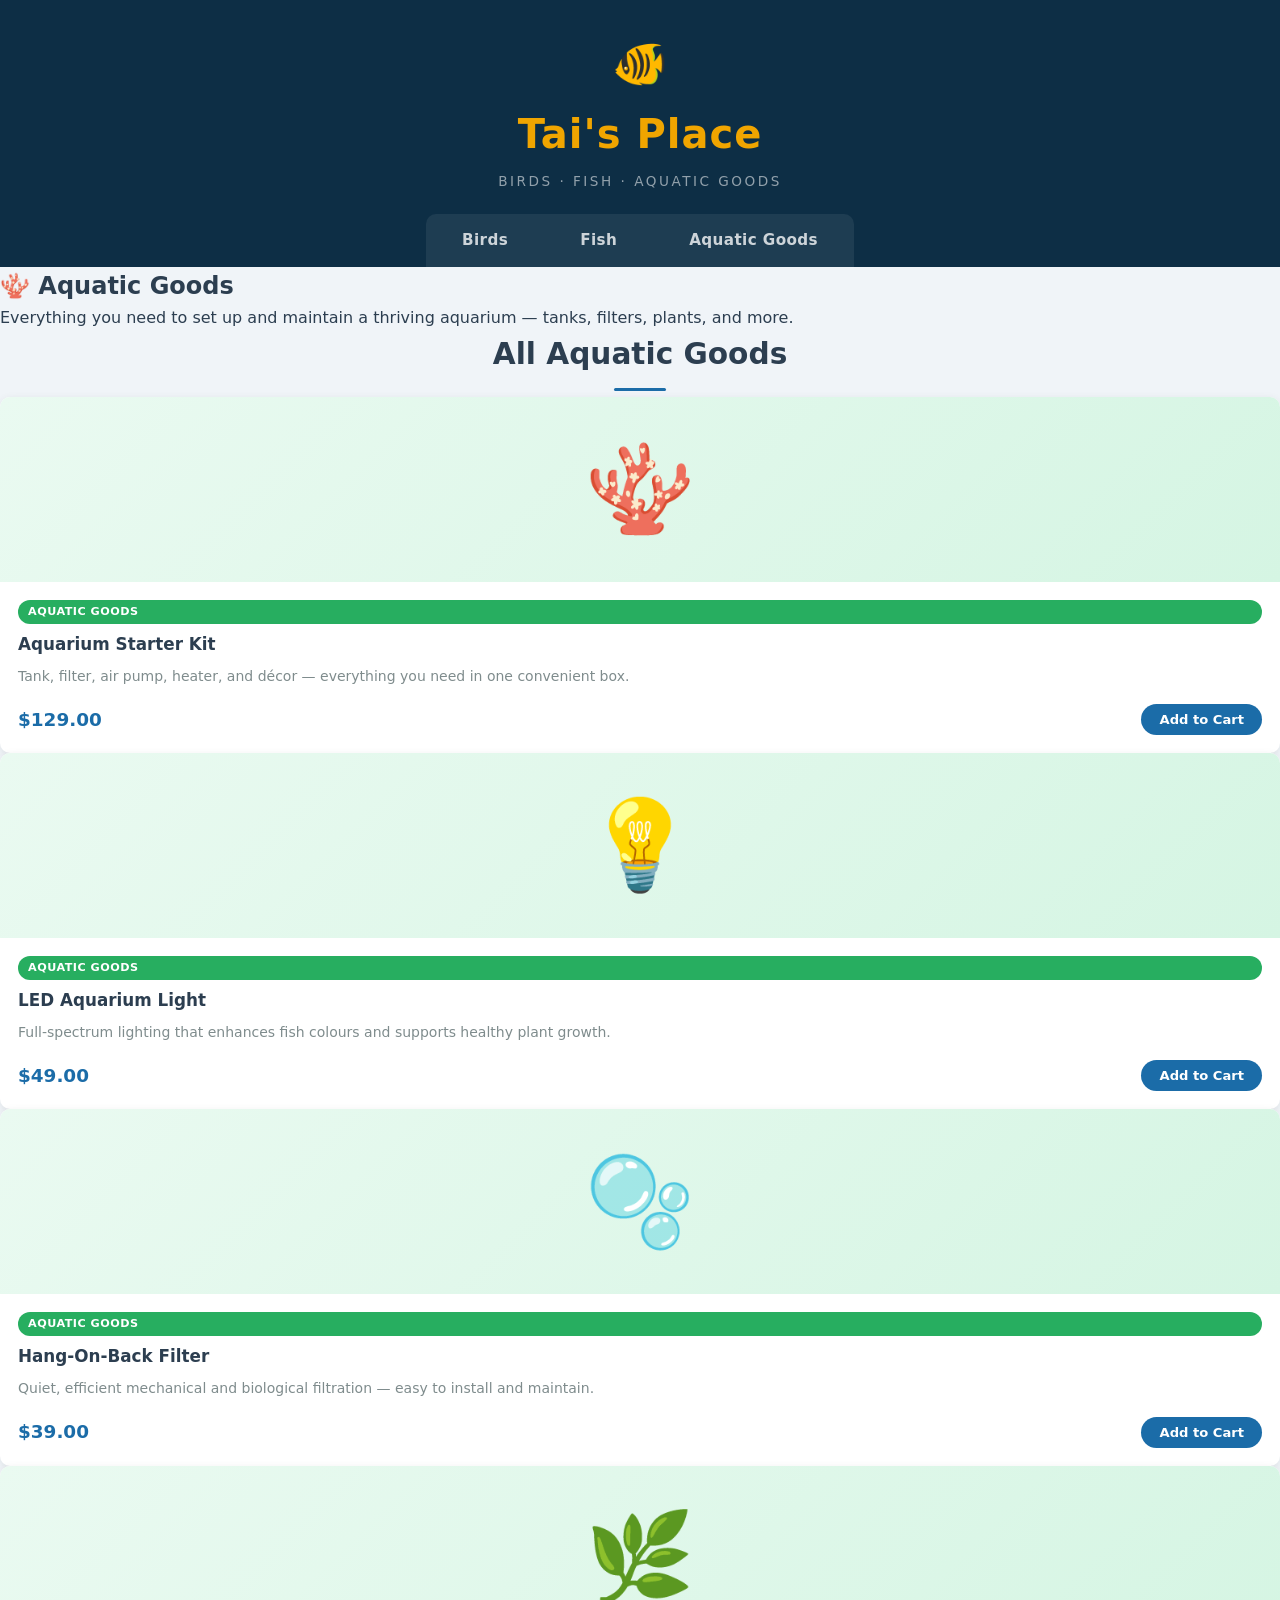
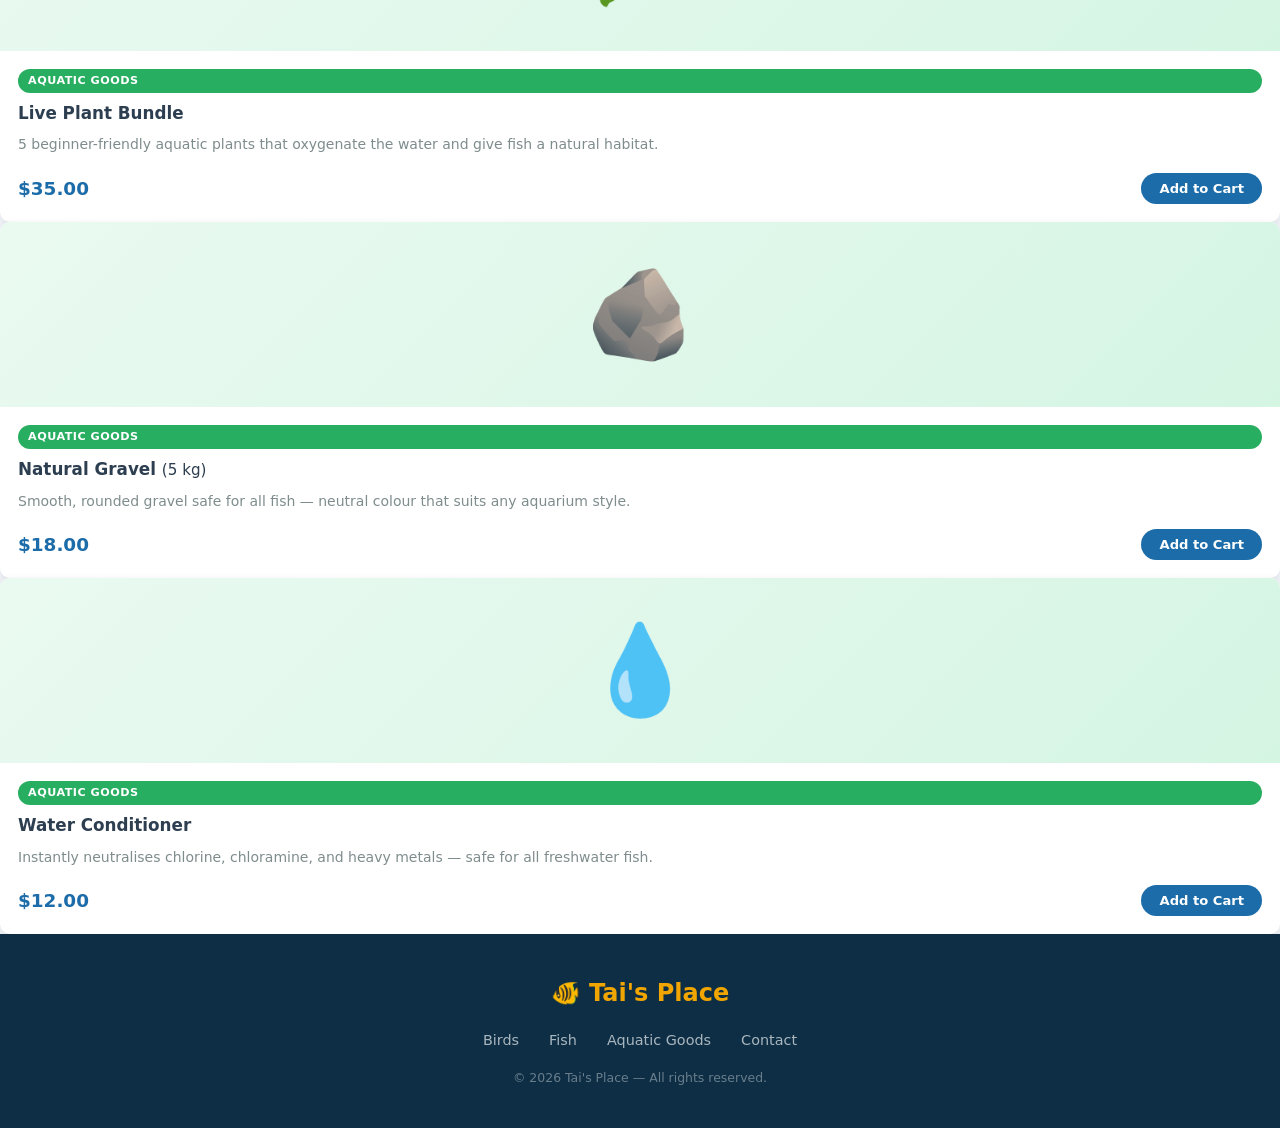
==== aquatic-goods.html @ 825ce38e "Added pages" ====
<!DOCTYPE html>
<html lang="en">
<head>
  <meta charset="UTF-8" />
  <meta name="viewport" content="width=device-width, initial-scale=1.0" />
  <title>Aquatic Goods | Tai's Place</title>
  <link rel="stylesheet" href="style.css" />
</head>
<body>

  <!-- ============================================================
       HEADER  (shared across all pages)
  ============================================================ -->
  <header class="site-header">

    <!-- Logo — clicking returns to home page -->
    <a href="index.html" class="logo-link">
      <div class="logo">
        <span class="logo-icon">🐠</span>
        <h1>Tai's Place</h1>
        <p class="tagline">Birds · Fish · Aquatic Goods</p>
      </div>
    </a>

    <!-- Nav: aria-current="page" marks the active link -->
    <nav class="main-nav" aria-label="Main navigation">
      <ul>
        <li><a href="birds.html"         class="nav-link">Birds</a></li>
        <li><a href="fish.html"          class="nav-link">Fish</a></li>
        <li><a href="aquatic-goods.html" class="nav-link" aria-current="page">Aquatic Goods</a></li>
      </ul>
    </nav>

  </header>

  <!-- ============================================================
       PAGE HERO  (green / nature theme for aquatic goods)
  ============================================================ -->
  <section class="page-hero aquatic-hero">
    <h2>🪸 Aquatic Goods</h2>
    <p>Everything you need to set up and maintain a thriving aquarium — tanks, filters, plants, and more.</p>
  </section>

  <!-- ============================================================
       PRODUCTS GRID  (3 × 2 = 6 products)
  ============================================================ -->
  <main>
    <section class="products-section">
      <h2 class="section-title">All Aquatic Goods</h2>

      <div class="products-grid">

        <!-- Card 1 -->
        <article class="product-card">
          <div class="card-image aquatic-bg">🪸</div>
          <div class="card-body">
            <span class="badge badge-aquatic">Aquatic Goods</span>
            <h3>Aquarium Starter Kit</h3>
            <p>Tank, filter, air pump, heater, and décor — everything you need in one convenient box.</p>
            <div class="card-footer">
              <span class="price">$129.00</span>
              <button class="btn-cart">Add to Cart</button>
            </div>
          </div>
        </article>

        <!-- Card 2 -->
        <article class="product-card">
          <div class="card-image aquatic-bg">💡</div>
          <div class="card-body">
            <span class="badge badge-aquatic">Aquatic Goods</span>
            <h3>LED Aquarium Light</h3>
            <p>Full-spectrum lighting that enhances fish colours and supports healthy plant growth.</p>
            <div class="card-footer">
              <span class="price">$49.00</span>
              <button class="btn-cart">Add to Cart</button>
            </div>
          </div>
        </article>

        <!-- Card 3 -->
        <article class="product-card">
          <div class="card-image aquatic-bg">🫧</div>
          <div class="card-body">
            <span class="badge badge-aquatic">Aquatic Goods</span>
            <h3>Hang-On-Back Filter</h3>
            <p>Quiet, efficient mechanical and biological filtration — easy to install and maintain.</p>
            <div class="card-footer">
              <span class="price">$39.00</span>
              <button class="btn-cart">Add to Cart</button>
            </div>
          </div>
        </article>

        <!-- Card 4 -->
        <article class="product-card">
          <div class="card-image aquatic-bg">🌿</div>
          <div class="card-body">
            <span class="badge badge-aquatic">Aquatic Goods</span>
            <h3>Live Plant Bundle</h3>
            <p>5 beginner-friendly aquatic plants that oxygenate the water and give fish a natural habitat.</p>
            <div class="card-footer">
              <span class="price">$35.00</span>
              <button class="btn-cart">Add to Cart</button>
            </div>
          </div>
        </article>

        <!-- Card 5 -->
        <article class="product-card">
          <div class="card-image aquatic-bg">🪨</div>
          <div class="card-body">
            <span class="badge badge-aquatic">Aquatic Goods</span>
            <h3>Natural Gravel <span style="font-weight:400;font-size:.9em;">(5 kg)</span></h3>
            <p>Smooth, rounded gravel safe for all fish — neutral colour that suits any aquarium style.</p>
            <div class="card-footer">
              <span class="price">$18.00</span>
              <button class="btn-cart">Add to Cart</button>
            </div>
          </div>
        </article>

        <!-- Card 6 -->
        <article class="product-card">
          <div class="card-image aquatic-bg">💧</div>
          <div class="card-body">
            <span class="badge badge-aquatic">Aquatic Goods</span>
            <h3>Water Conditioner</h3>
            <p>Instantly neutralises chlorine, chloramine, and heavy metals — safe for all freshwater fish.</p>
            <div class="card-footer">
              <span class="price">$12.00</span>
              <button class="btn-cart">Add to Cart</button>
            </div>
          </div>
        </article>

      </div><!-- end .products-grid -->
    </section>
  </main>

  <!-- ============================================================
       FOOTER  (shared across all pages)
  ============================================================ -->
  <footer class="site-footer">
    <div class="footer-inner">
      <p class="footer-brand">🐠 Tai's Place</p>
      <nav class="footer-nav" aria-label="Footer navigation">
        <a href="birds.html">Birds</a>
        <a href="fish.html">Fish</a>
        <a href="aquatic-goods.html">Aquatic Goods</a>
        <a href="index.html#contact">Contact</a>
      </nav>
      <p class="footer-copy">&copy; 2026 Tai's Place &mdash; All rights reserved.</p>
    </div>
  </footer>

  <script src="script.js"></script>
</body>
</html>
---- style.css ----
/* ============================================================
   RESET & CSS VARIABLES
   ============================================================ */
*, *::before, *::after {
  box-sizing: border-box;
  margin: 0;
  padding: 0;
}

:root {
  /* Colour palette */
  --clr-primary:    #1B6CA8;   /* ocean blue */
  --clr-primary-dk: #0D2E45;   /* dark blue (header / footer) */
  --clr-accent:     #F0A500;   /* gold (logo, hover highlights) */
  --clr-green:      #27AE60;   /* success / aquatic green */
  --clr-bg:         #F0F4F8;   /* page background */
  --clr-surface:    #FFFFFF;   /* cards and panels */
  --clr-text:       #2C3E50;   /* body text */
  --clr-muted:      #7F8C8D;   /* secondary / placeholder text */
  --clr-border:     #DDE3EA;   /* input / card borders */

  /* Category badge colours */
  --clr-birds:   #E67E22;
  --clr-fish:    #2980B9;
  --clr-aquatic: #27AE60;

  /* Reusable tokens */
  --radius:     10px;
  --shadow-sm:  0 2px 8px  rgba(0, 0, 0, .08);
  --shadow-md:  0 4px 20px rgba(0, 0, 0, .13);
  --transition: .3s ease;
  --font:       'Segoe UI', system-ui, sans-serif;
}

html { scroll-behavior: smooth; }

body {
  font-family: var(--font);
  background: var(--clr-bg);
  color: var(--clr-text);
  line-height: 1.6;
}

/* Utility resets */
a           { text-decoration: none; color: inherit; }
ul          { list-style: none; }
button      { cursor: pointer; border: none; font-family: var(--font); }
img, video  { display: block; max-width: 100%; }


/* ============================================================
   HEADER  (logo + nav, both centred)
   ============================================================ */
.site-header {
  background: var(--clr-primary-dk);
  color: #fff;
  text-align: center;
  padding: 28px 20px 0;   /* no bottom pad — nav flush to edge */
}

/* --- Logo --- */
.logo { margin-bottom: 22px; }

.logo-icon {
  display: block;
  font-size: 2.8rem;
  margin-bottom: 2px;
}

.logo h1 {
  font-size: 2.5rem;
  font-weight: 800;
  letter-spacing: 1px;
  color: var(--clr-accent);
}

.tagline {
  margin-top: 5px;
  font-size: .85rem;
  letter-spacing: 2.5px;
  text-transform: uppercase;
  color: rgba(255, 255, 255, .55);
}

/* --- Navigation --- */
.main-nav ul {
  display: inline-flex;       /* shrink-wrap to content */
  justify-content: center;
  background: rgba(255, 255, 255, .07);
  border-radius: var(--radius) var(--radius) 0 0;
  overflow: hidden;
}

.nav-link {
  display: block;
  padding: 14px 36px;
  font-size: .95rem;
  font-weight: 600;
  letter-spacing: .4px;
  color: rgba(255, 255, 255, .78);
  transition: background var(--transition), color var(--transition);
}

.nav-link:hover {
  background: var(--clr-primary);
  color: #fff;
}


/* ============================================================
   HERO BANNER
   ============================================================ */
.hero {
  background: linear-gradient(135deg, #1B6CA8 0%, #0D2E45 100%);
  color: #fff;
  text-align: center;
  padding: 90px 20px;
}

.hero-content h2 {
  font-size: 2.4rem;
  font-weight: 800;
  margin-bottom: 14px;
}

.hero-content p {
  font-size: 1.1rem;
  color: rgba(255, 255, 255, .78);
  max-width: 520px;
  margin: 0 auto 30px;
}

/* Primary CTA button */
.btn-primary {
  display: inline-block;
  background: var(--clr-accent);
  color: #fff;
  font-size: 1rem;
  font-weight: 700;
  padding: 14px 38px;
  border-radius: 50px;
  transition: transform var(--transition), box-shadow var(--transition);
}

.btn-primary:hover {
  transform: translateY(-3px);
  box-shadow: 0 8px 22px rgba(240, 165, 0, .45);
}


/* ============================================================
   SHARED SECTION TITLE
   ============================================================ */
.section-title {
  text-align: center;
  font-size: 1.85rem;
  font-weight: 700;
  color: var(--clr-text);
  margin-bottom: 6px;
}

/* Decorative underline bar */
.section-title::after {
  content: '';
  display: block;
  width: 52px;
  height: 3px;
  background: var(--clr-primary);
  border-radius: 2px;
  margin: 10px auto 0;
}


/* ============================================================
   CAROUSEL SECTION
   ============================================================ */
.carousel-section {
  max-width: 1200px;
  margin: 0 auto;
  padding: 64px 20px;
}

/* Outer flex row: [prevBtn] [viewport] [nextBtn] */
.carousel-wrapper {
  display: flex;
  align-items: center;
  gap: 12px;
  margin-top: 38px;
}

/* Clips cards that are off-screen */
.carousel-viewport {
  overflow: hidden;
  flex: 1;
}

/* Slides horizontally; JS sets transform: translateX() */
.carousel-track {
  display: flex;
  gap: 24px;
  transition: transform .45s ease;
}

/* ---- Product Card ---- */
.product-card {
  /* Default: 3 cards per view.
     Width = (100% of viewport - 2 gaps) / 3
           = 33.333% - (2 × 24px / 3)
           = 33.333% - 16px                */
  flex: 0 0 calc(33.333% - 16px);
  background: var(--clr-surface);
  border-radius: var(--radius);
  box-shadow: var(--shadow-sm);
  overflow: hidden;
  transition: box-shadow var(--transition), transform var(--transition);
}

.product-card:hover {
  box-shadow: var(--shadow-md);
  transform: translateY(-5px);
}

/* Card image zone — coloured gradient per category */
.card-image {
  height: 185px;
  display: flex;
  align-items: center;
  justify-content: center;
  font-size: 5.5rem;
  user-select: none;
}

.birds-bg   { background: linear-gradient(135deg, #FEF3E2, #FDEBD0); }
.fish-bg    { background: linear-gradient(135deg, #EBF5FB, #D6EAF8); }
.aquatic-bg { background: linear-gradient(135deg, #EAFAF1, #D5F5E3); }

/* Card text / action zone */
.card-body {
  padding: 18px;
  display: flex;
  flex-direction: column;
  gap: 7px;
}

.card-body h3 {
  font-size: 1.05rem;
  font-weight: 700;
}

.card-body p {
  font-size: .875rem;
  color: var(--clr-muted);
  flex: 1;
}

/* Bottom row: price + button */
.card-footer {
  display: flex;
  align-items: center;
  justify-content: space-between;
  margin-top: 10px;
}

.price {
  font-size: 1.15rem;
  font-weight: 700;
  color: var(--clr-primary);
}

.btn-cart {
  background: var(--clr-primary);
  color: #fff;
  font-size: .82rem;
  font-weight: 600;
  padding: 8px 18px;
  border-radius: 50px;
  transition: background var(--transition), transform var(--transition);
}

.btn-cart:hover {
  background: var(--clr-primary-dk);
  transform: scale(1.05);
}

/* ---- Category Badges ---- */
.badge {
  display: inline-block;
  font-size: .7rem;
  font-weight: 700;
  letter-spacing: .5px;
  text-transform: uppercase;
  padding: 3px 10px;
  border-radius: 50px;
  color: #fff;
}

.badge-birds   { background: var(--clr-birds); }
.badge-fish    { background: var(--clr-fish); }
.badge-aquatic { background: var(--clr-aquatic); }

/* ---- Prev / Next Arrow Buttons ---- */
.carousel-btn {
  flex-shrink: 0;
  width: 46px;
  height: 46px;
  border-radius: 50%;
  background: var(--clr-surface);
  border: 2px solid var(--clr-border);
  font-size: 1.15rem;
  color: var(--clr-text);
  box-shadow: var(--shadow-sm);
  transition: background var(--transition), color var(--transition), border-color var(--transition);
}

.carousel-btn:hover {
  background: var(--clr-primary);
  color: #fff;
  border-color: var(--clr-primary);
}

.carousel-btn:disabled {
  opacity: .35;
  pointer-events: none;
}

/* ---- Dot Indicators ---- */
.carousel-dots {
  display: flex;
  justify-content: center;
  gap: 9px;
  margin-top: 26px;
}

.dot {
  width: 10px;
  height: 10px;
  border-radius: 50%;
  background: var(--clr-border);
  border: none;
  transition: background var(--transition), transform var(--transition);
}

.dot.active {
  background: var(--clr-primary);
  transform: scale(1.3);
}


/* ============================================================
   CONTACT SECTION
   ============================================================ */
.contact-section {
  background: var(--clr-surface);
  padding: 64px 20px;
}

.contact-inner {
  max-width: 700px;
  margin: 0 auto;
}

.contact-subtitle {
  text-align: center;
  color: var(--clr-muted);
  margin: 8px 0 36px;
}

.contact-form {
  display: flex;
  flex-direction: column;
  gap: 20px;
}

/* Name + Email in two columns (collapses on mobile via media query) */
.form-row {
  display: grid;
  grid-template-columns: 1fr 1fr;
  gap: 20px;
}

.form-group {
  display: flex;
  flex-direction: column;
  gap: 6px;
}

.form-group label {
  font-size: .88rem;
  font-weight: 600;
}

.form-group input,
.form-group textarea {
  padding: 12px 14px;
  border: 1.5px solid var(--clr-border);
  border-radius: var(--radius);
  font-family: var(--font);
  font-size: .95rem;
  color: var(--clr-text);
  background: var(--clr-bg);
  resize: vertical;
  transition: border-color var(--transition), box-shadow var(--transition);
}

.form-group input:focus,
.form-group textarea:focus {
  outline: none;
  border-color: var(--clr-primary);
  box-shadow: 0 0 0 3px rgba(27, 108, 168, .15);
}

.btn-submit {
  align-self: center;
  background: var(--clr-primary);
  color: #fff;
  font-size: 1rem;
  font-weight: 700;
  padding: 14px 50px;
  border-radius: 50px;
  transition: background var(--transition), transform var(--transition), box-shadow var(--transition);
}

.btn-submit:hover {
  background: var(--clr-primary-dk);
  transform: translateY(-2px);
  box-shadow: 0 8px 22px rgba(27, 108, 168, .3);
}

/* Feedback message shown after form submit */
.form-feedback {
  text-align: center;
  font-size: .9rem;
  min-height: 1.4em;
  color: var(--clr-green);
}

.form-feedback.error { color: #e74c3c; }


/* ============================================================
   FOOTER
   ============================================================ */
.site-footer {
  background: var(--clr-primary-dk);
  color: rgba(255, 255, 255, .65);
  text-align: center;
  padding: 40px 20px;
}

.footer-inner {
  max-width: 900px;
  margin: 0 auto;
  display: flex;
  flex-direction: column;
  align-items: center;
  gap: 16px;
}

.footer-brand {
  font-size: 1.5rem;
  font-weight: 800;
  color: var(--clr-accent);
}

.footer-nav {
  display: flex;
  gap: 30px;
  flex-wrap: wrap;
  justify-content: center;
}

.footer-nav a {
  font-size: .9rem;
  color: rgba(255, 255, 255, .65);
  transition: color var(--transition);
}

.footer-nav a:hover { color: #fff; }

.footer-copy {
  font-size: .78rem;
  color: rgba(255, 255, 255, .38);
}


/* ============================================================
   RESPONSIVE BREAKPOINTS
   ============================================================ */

/* Tablet — show 2 cards per view */
@media (max-width: 900px) {
  .product-card {
    /* 2 cards: (100% - 1 gap) / 2 = 50% - 12px */
    flex: 0 0 calc(50% - 12px);
  }

  .hero-content h2 { font-size: 2rem; }
}

/* Mobile — show 1 card per view */
@media (max-width: 580px) {
  .product-card {
    flex: 0 0 100%;
  }

  /* Stack name + email vertically */
  .form-row {
    grid-template-columns: 1fr;
  }

  .logo h1         { font-size: 2rem; }
  .nav-link        { padding: 12px 20px; }
  .hero-content h2 { font-size: 1.6rem; }
}
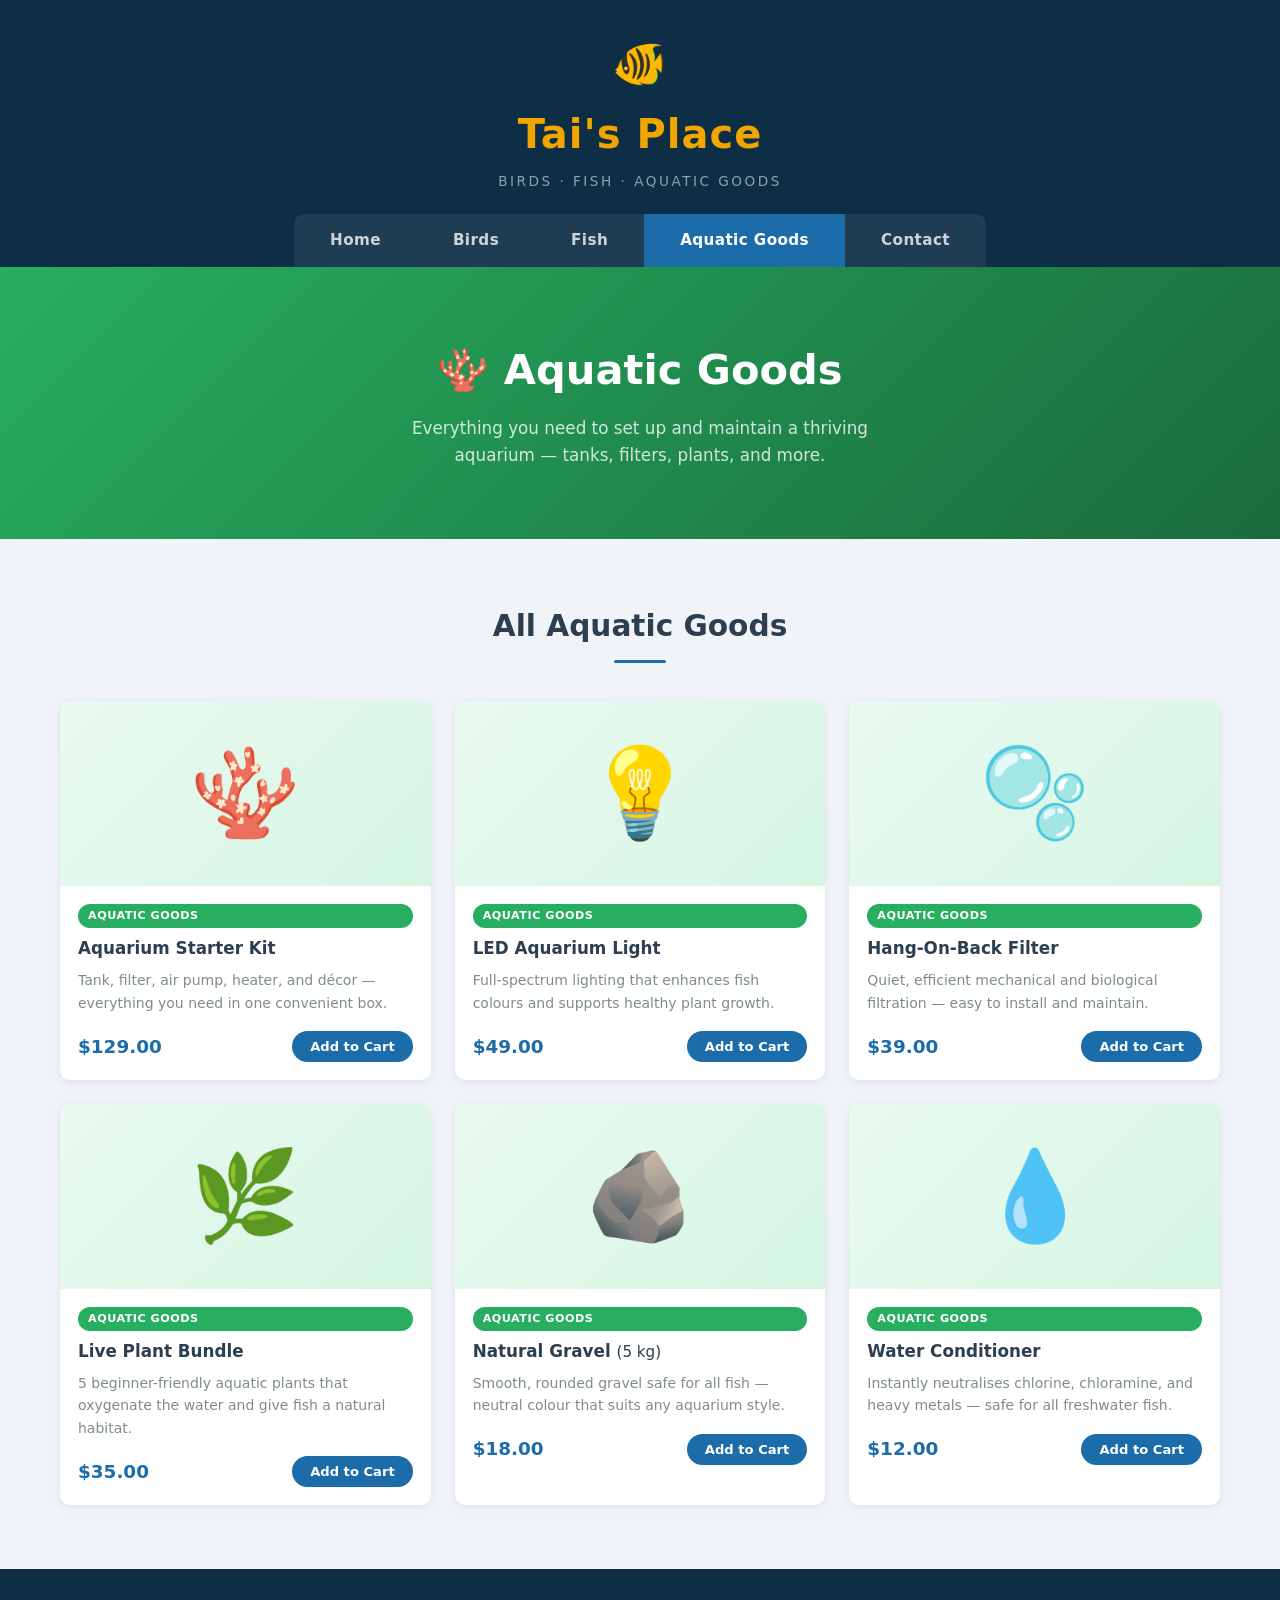
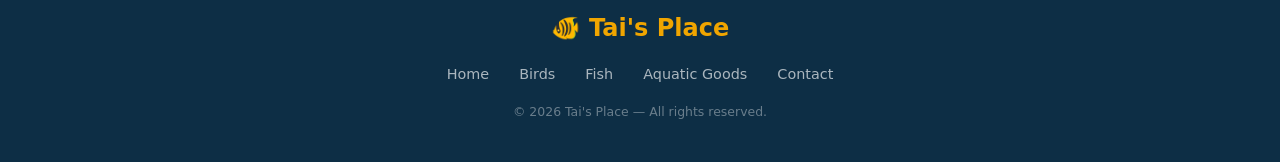
==== commit 66e4c5d0: "Added home and contact to nav bar" ====
--- a/aquatic-goods.html
+++ b/aquatic-goods.html
@@ -25,9 +25,11 @@
     <!-- Nav: aria-current="page" marks the active link -->
     <nav class="main-nav" aria-label="Main navigation">
       <ul>
+        <li><a href="index.html"         class="nav-link">Home</a></li>
         <li><a href="birds.html"         class="nav-link">Birds</a></li>
         <li><a href="fish.html"          class="nav-link">Fish</a></li>
         <li><a href="aquatic-goods.html" class="nav-link" aria-current="page">Aquatic Goods</a></li>
+        <li><a href="contact.html"       class="nav-link">Contact</a></li>
       </ul>
     </nav>
 
@@ -145,10 +147,11 @@
     <div class="footer-inner">
       <p class="footer-brand">🐠 Tai's Place</p>
       <nav class="footer-nav" aria-label="Footer navigation">
+        <a href="index.html">Home</a>
         <a href="birds.html">Birds</a>
         <a href="fish.html">Fish</a>
         <a href="aquatic-goods.html">Aquatic Goods</a>
-        <a href="index.html#contact">Contact</a>
+        <a href="contact.html">Contact</a>
       </nav>
       <p class="footer-copy">&copy; 2026 Tai's Place &mdash; All rights reserved.</p>
     </div>
--- a/style.css
+++ b/style.css
@@ -61,11 +61,20 @@
 /* --- Logo --- */
 .logo { margin-bottom: 22px; }
 
+/* logo-link: the <a> that wraps the logo block */
+a.logo-link {
+  display: block;
+}
+
 .logo-icon {
   display: block;
   font-size: 2.8rem;
   margin-bottom: 2px;
-}
+  transition: opacity .3s ease;  /* used by JS emoji cycling */
+}
+
+/* Fade-out class toggled by JS during emoji swap */
+.logo-icon.fade-out { opacity: 0; }
 
 .logo h1 {
   font-size: 2.5rem;
@@ -101,7 +110,8 @@
   transition: background var(--transition), color var(--transition);
 }
 
-.nav-link:hover {
+.nav-link:hover,
+.nav-link[aria-current="page"] {
   background: var(--clr-primary);
   color: #fff;
 }
@@ -512,3 +522,59 @@
   .nav-link        { padding: 12px 20px; }
   .hero-content h2 { font-size: 1.6rem; }
 }
+
+/* ============================================================
+   PAGE HERO  (used on Birds, Fish, Aquatic Goods sub-pages)
+   ============================================================ */
+.page-hero {
+  text-align: center;
+  padding: 70px 20px;
+  color: #fff;
+}
+
+.page-hero h2 {
+  font-size: 2.6rem;
+  font-weight: 800;
+  margin-bottom: 12px;
+}
+
+.page-hero p {
+  font-size: 1.05rem;
+  color: rgba(255, 255, 255, .8);
+  max-width: 520px;
+  margin: 0 auto;
+}
+
+/* Gradient variants per category */
+.birds-hero   { background: linear-gradient(135deg, #E67E22 0%, #A04000 100%); }
+.fish-hero    { background: linear-gradient(135deg, #1B6CA8 0%, #0D2E45 100%); }
+.aquatic-hero { background: linear-gradient(135deg, #27AE60 0%, #1A6B3C 100%); }
+
+
+/* ============================================================
+   PRODUCTS GRID  (used on sub-pages: 3 × 2 default layout)
+   ============================================================ */
+.products-section {
+  max-width: 1200px;
+  margin: 0 auto;
+  padding: 64px 20px;
+}
+
+/* 3 equal columns on desktop */
+.products-grid {
+  display: grid;
+  grid-template-columns: repeat(3, 1fr);
+  gap: 24px;
+  margin-top: 38px;
+}
+
+/* Tablet: 2 columns */
+@media (max-width: 900px) {
+  .products-grid { grid-template-columns: repeat(2, 1fr); }
+}
+
+/* Mobile: 1 column */
+@media (max-width: 580px) {
+  .products-grid          { grid-template-columns: 1fr; }
+  .page-hero h2           { font-size: 2rem; }
+}
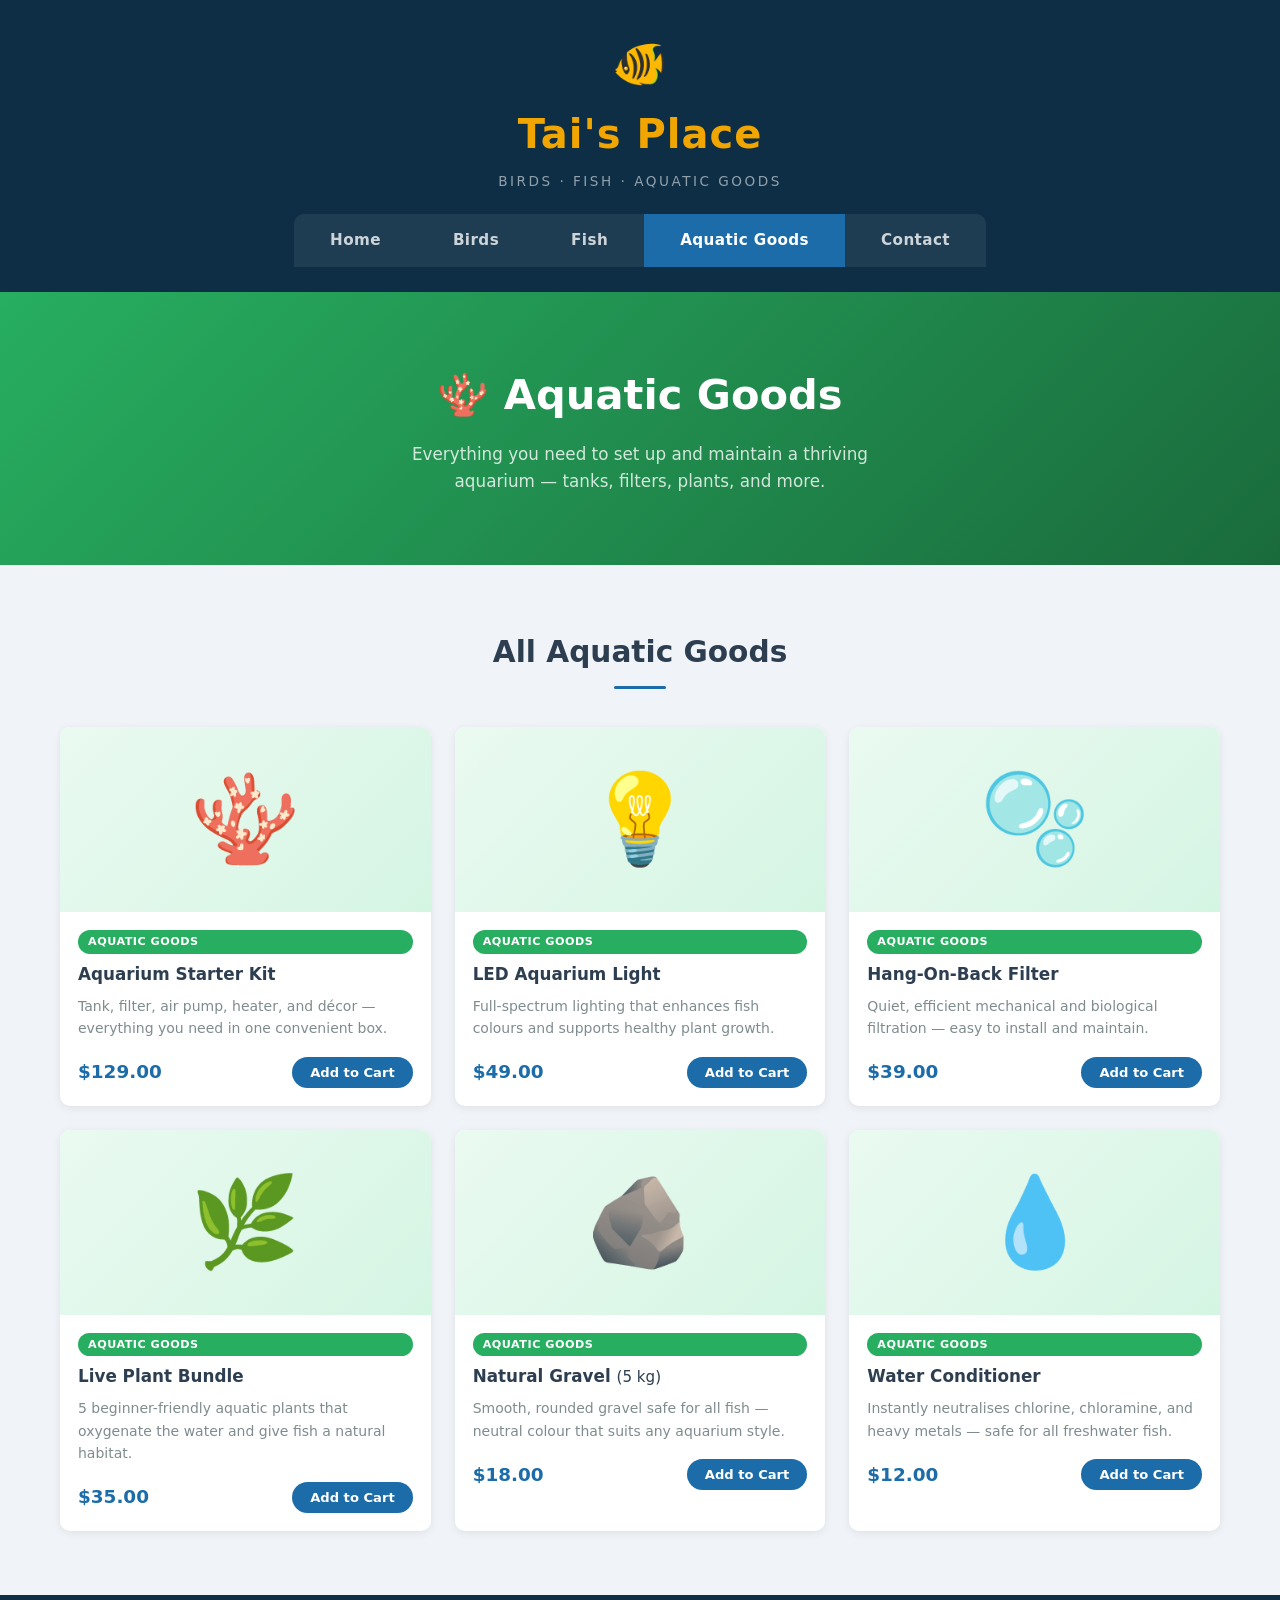
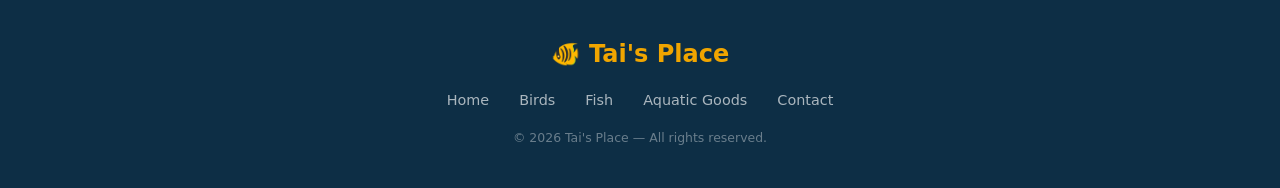
==== commit bdcfdb3c: "Added hambuger button for nav on mobile" ====
--- a/aquatic-goods.html
+++ b/aquatic-goods.html
@@ -32,6 +32,13 @@
         <li><a href="contact.html"       class="nav-link">Contact</a></li>
       </ul>
     </nav>
+
+    <!-- Hamburger button — hidden on desktop, shown on mobile via CSS -->
+    <button class="nav-toggle" id="navToggle" aria-label="Toggle navigation" aria-expanded="false">
+      <span></span>
+      <span></span>
+      <span></span>
+    </button>
 
   </header>
 
--- a/style.css
+++ b/style.css
@@ -547,7 +547,7 @@
 
 /* Gradient variants per category */
 .birds-hero   { background: linear-gradient(135deg, #E67E22 0%, #A04000 100%); }
-.fish-hero    { background: linear-gradient(135deg, #1B6CA8 0%, #0D2E45 100%); }
+.fish-hero    { background: linear-gradient(135deg, #45cbdd 0%, #0d3845 100%); }
 .aquatic-hero { background: linear-gradient(135deg, #27AE60 0%, #1A6B3C 100%); }
 
 
@@ -577,4 +577,86 @@
 @media (max-width: 580px) {
   .products-grid          { grid-template-columns: 1fr; }
   .page-hero h2           { font-size: 2rem; }
+}
+
+
+/* ============================================================
+   CONTACT PAGE
+   — Two-column layout: form on the left, store info on the right
+   ============================================================ */
+
+/* Hero variant (neutral blue, same as fish hero) */
+.contact-hero { background: linear-gradient(135deg, #bc3fc0 0%, #3a0d45 100%); }
+
+.contact-page-section {
+  max-width: 1100px;
+  margin: 0 auto;
+  padding: 64px 20px;
+}
+
+/* Two columns: form takes more space */
+.contact-page-inner {
+  display: grid;
+  grid-template-columns: 1fr 380px;
+  gap: 52px;
+  align-items: start;
+}
+
+/* ---- Store info aside ---- */
+.contact-info-col {
+  background: var(--clr-surface);
+  border-radius: var(--radius);
+  box-shadow: var(--shadow-sm);
+  padding: 32px;
+}
+
+.info-heading {
+  font-size: 1.25rem;
+  font-weight: 700;
+  margin-bottom: 24px;
+  color: var(--clr-text);
+}
+
+.info-list {
+  display: flex;
+  flex-direction: column;
+  gap: 22px;
+}
+
+.info-item {
+  display: flex;
+  align-items: flex-start;
+  gap: 14px;
+}
+
+.info-icon {
+  font-size: 1.4rem;
+  flex-shrink: 0;
+  margin-top: 2px;
+}
+
+.info-item strong {
+  display: block;
+  font-size: .9rem;
+  margin-bottom: 3px;
+}
+
+.info-item p {
+  font-size: .88rem;
+  color: var(--clr-muted);
+  line-height: 1.6;
+}
+
+.info-item a {
+  color: var(--clr-primary);
+  transition: color var(--transition);
+}
+
+.info-item a:hover { color: var(--clr-primary-dk); }
+
+/* Collapse to single column on tablet / mobile */
+@media (max-width: 820px) {
+  .contact-page-inner {
+    grid-template-columns: 1fr;
+  }
 }
